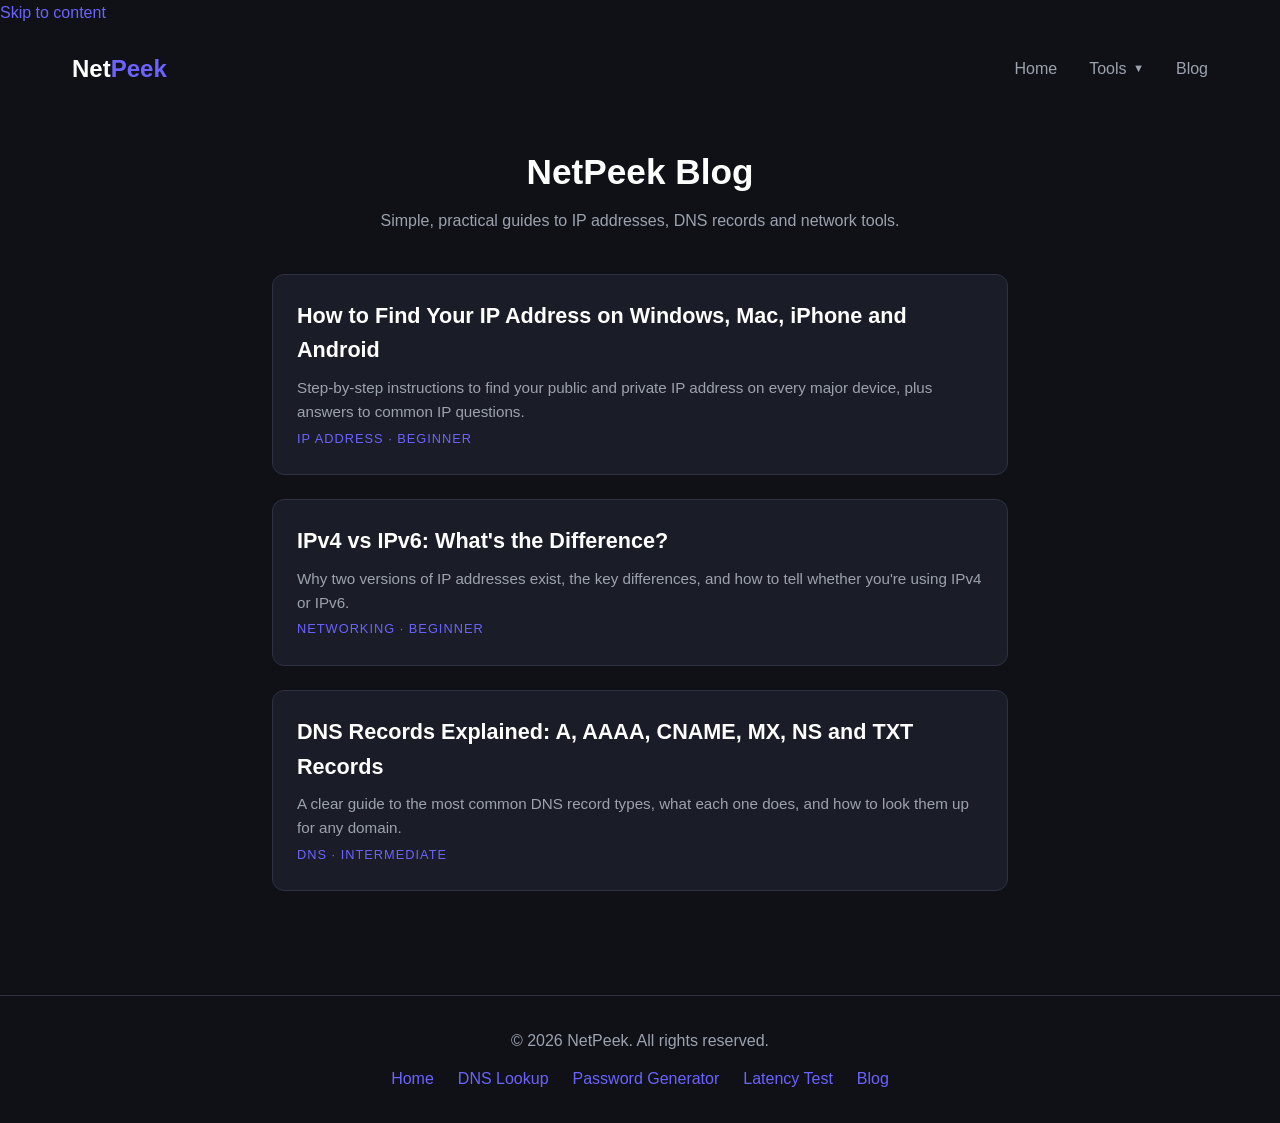
==== blog/index.html @ 6fb07d8d "Rework main navigation: group DNS Lookup, Password Generator and Latency Test into a single 'Tools' " ====
<!DOCTYPE html>
<html lang="en">
<head>
    <meta charset="UTF-8">
    <meta name="viewport" content="width=device-width, initial-scale=1.0">

    <!-- Primary SEO -->
    <title>NetPeek Blog — IP Address, DNS and Network Guides</title>
    <meta name="description" content="Learn about IP addresses, DNS records, and network tools with NetPeek's simple, practical guides. Walkthroughs for Windows, Mac, iPhone and Android.">
    <link rel="canonical" href="https://netpeek.pp.ua/blog">
    <meta name="robots" content="index, follow">

    <!-- Open Graph -->
    <meta property="og:title" content="NetPeek Blog — IP Address, DNS and Network Guides">
    <meta property="og:description" content="Simple, practical guides to IP addresses, DNS records and network tools.">
    <meta property="og:url" content="https://netpeek.pp.ua/blog">
    <meta property="og:type" content="website">
    <meta property="og:site_name" content="NetPeek">
    <meta property="og:image" content="https://netpeek.pp.ua/og-image.png">

    <!-- Twitter/X Card -->
    <meta name="twitter:card" content="summary_large_image">
    <meta name="twitter:title" content="NetPeek Blog — IP Address, DNS and Network Guides">
    <meta name="twitter:description" content="Simple, practical guides to IP addresses, DNS records and network tools.">
    <meta name="twitter:image" content="https://netpeek.pp.ua/og-image.png">

    <link rel="stylesheet" href="../style.css">
</head>
<body>
    <a class="skip-link" href="#main-content">Skip to content</a>

    <header>
        <nav aria-label="Primary navigation">
            <a href="/" class="logo" aria-label="NetPeek — Home">Net<span>Peek</span></a>
            <ul>
                <li><a href="/">Home</a></li>
                <li class="nav-item">
                    <a href="#" aria-haspopup="true" aria-label="Tools menu">Tools <span class="caret">&#9660;</span></a>
                    <div class="dropdown">
                        <a href="/dns-lookup">DNS Lookup</a>
                        <a href="/password-generator">Password Generator</a>
                        <a href="/latency-test">Latency Test</a>
                    </div>
                </li>
                <li><a href="/blog" aria-current="page">Blog</a></li>
            </ul>
        </nav>
    </header>

    <main id="main-content">
        <div class="blog-list">
            <h1>NetPeek Blog</h1>
            <p class="blog-intro">Simple, practical guides to IP addresses, DNS records and network tools.</p>

            <a class="blog-card" href="/blog/how-to-find-ip-address">
                <h2>How to Find Your IP Address on Windows, Mac, iPhone and Android</h2>
                <p>Step-by-step instructions to find your public and private IP address on every major device, plus answers to common IP questions.</p>
                <span class="blog-meta">IP Address · Beginner</span>
            </a>

            <a class="blog-card" href="/blog/ipv4-vs-ipv6">
                <h2>IPv4 vs IPv6: What's the Difference?</h2>
                <p>Why two versions of IP addresses exist, the key differences, and how to tell whether you're using IPv4 or IPv6.</p>
                <span class="blog-meta">Networking · Beginner</span>
            </a>

            <a class="blog-card" href="/blog/dns-records-explained">
                <h2>DNS Records Explained: A, AAAA, CNAME, MX, NS and TXT Records</h2>
                <p>A clear guide to the most common DNS record types, what each one does, and how to look them up for any domain.</p>
                <span class="blog-meta">DNS · Intermediate</span>
            </a>
        </div>
    </main>

    <footer>
        <p>&copy; 2026 NetPeek. All rights reserved.</p>
        <div class="footer-links">
            <a href="/">Home</a>
            <a href="/dns-lookup">DNS Lookup</a>
            <a href="/password-generator">Password Generator</a>
            <a href="/latency-test">Latency Test</a>
            <a href="/blog">Blog</a>
        </div>
    </footer>

    <script defer src="../script.js"></script>
</body>
</html>
---- style.css ----
* {
    margin: 0;
    padding: 0;
    box-sizing: border-box;
}

:root {
    --bg-primary: #0f1117;
    --bg-secondary: #1a1d27;
    --bg-card: #222632;
    --accent: #6c63ff;
    --accent-hover: #5a52d5;
    --text-primary: #ffffff;
    --text-secondary: #9ca3af;
    --border: #2d3142;
    --success: #22c55e;
}

body {
    font-family: -apple-system, BlinkMacSystemFont, 'Segoe UI', Roboto, sans-serif;
    background: var(--bg-primary);
    color: var(--text-primary);
    line-height: 1.6;
}

a {
    color: var(--accent);
    text-decoration: none;
}

/* NAV */
nav {
    display: flex;
    justify-content: space-between;
    align-items: center;
    max-width: 1200px;
    margin: 0 auto;
    padding: 1.5rem 2rem;
}

.logo {
    font-size: 1.5rem;
    font-weight: 700;
    color: var(--text-primary);
}

.logo span {
    color: var(--accent);
}

nav ul {
    display: flex;
    list-style: none;
    gap: 2rem;
}

nav ul a {
    color: var(--text-secondary);
    transition: color 0.2s;
}

nav ul a:hover {
    color: var(--text-primary);
}

/* NAV DROPDOWN */
.nav-item {
    position: relative;
}

.nav-item > a {
    display: flex;
    align-items: center;
    gap: 0.4rem;
    cursor: pointer;
}

.nav-item > a .caret {
    font-size: 0.7em;
    transition: transform 0.2s;
}

.nav-item:hover > a .caret {
    transform: rotate(180deg);
}

.dropdown {
    position: absolute;
    top: 100%;
    left: 50%;
    transform: translateX(-50%);
    background: var(--bg-card);
    border: 1px solid var(--border);
    border-radius: 12px;
    padding: 0.5rem;
    margin-top: 0.75rem;
    min-width: 190px;
    box-shadow: 0 8px 24px rgba(0, 0, 0, 0.35);
    opacity: 0;
    visibility: hidden;
    transition: opacity 0.2s, visibility 0.2s, transform 0.2s;
}

.nav-item:hover .dropdown,
.nav-item:focus-within .dropdown {
    opacity: 1;
    visibility: visible;
}

.nav-item .dropdown a {
    display: block;
    padding: 0.6rem 0.9rem;
    border-radius: 8px;
    white-space: nowrap;
    font-size: 0.95rem;
}

.nav-item .dropdown a:hover {
    background: var(--bg-secondary);
    color: var(--text-primary);
}

/* HERO */
.hero {
    text-align: center;
    padding: 4rem 2rem;
}

.hero h1 {
    font-size: 2.5rem;
    margin-bottom: 2rem;
    color: var(--text-secondary);
    font-weight: 400;
}

.hero p {
    color: var(--text-secondary);
    max-width: 600px;
    margin: 0 auto 2rem;
}

.hero .dns-tool,
.hero .password-tool,
.hero .latency-tool {
    max-width: 640px;
    margin: 0 auto;
}

.ip-display {
    background: var(--bg-secondary);
    border: 2px solid var(--border);
    border-radius: 16px;
    padding: 2.5rem 3rem;
    display: inline-flex;
    align-items: center;
    justify-content: center;
    min-width: 400px;
    min-height: 100px;
    position: relative;
}

.ip-address {
    font-size: 3rem;
    font-weight: 700;
    letter-spacing: 2px;
    font-family: 'Courier New', monospace;
    color: var(--accent);
}

.spinner {
    width: 40px;
    height: 40px;
    border: 4px solid var(--border);
    border-top-color: var(--accent);
    border-radius: 50%;
    animation: spin 0.8s linear infinite;
}

.spinner.hidden {
    display: none;
}

@keyframes spin {
    to { transform: rotate(360deg); }
}

.copy-btn {
    margin-top: 1.5rem;
    padding: 0.75rem 2rem;
    background: var(--accent);
    color: white;
    border: none;
    border-radius: 8px;
    font-size: 1rem;
    cursor: pointer;
    transition: background 0.2s, transform 0.1s;
}

.copy-btn:hover {
    background: var(--accent-hover);
    transform: translateY(-1px);
}

.copy-btn.copied {
    background: var(--success);
}

/* IP INFO */
.ip-info {
    max-width: 1200px;
    margin: 0 auto;
    padding: 2rem;
}

.info-grid {
    display: grid;
    grid-template-columns: repeat(auto-fit, minmax(200px, 1fr));
    gap: 1rem;
}

.info-card {
    background: var(--bg-secondary);
    border: 1px solid var(--border);
    border-radius: 12px;
    padding: 1.25rem;
}

.info-card .label {
    display: block;
    font-size: 0.85rem;
    color: var(--text-secondary);
    margin-bottom: 0.5rem;
    text-transform: uppercase;
    letter-spacing: 1px;
}

.info-card .value {
    font-size: 1.1rem;
    font-weight: 600;
    word-break: break-all;
}

/* AD SECTION */
.ad-section {
    max-width: 1200px;
    margin: 2rem auto;
    padding: 0 2rem;
    min-height: 100px;
}

/* VPN SECTION */
.vpn-section {
    max-width: 1200px;
    margin: 3rem auto;
    padding: 2rem;
    text-align: center;
}

.vpn-section h2 {
    font-size: 2rem;
    margin-bottom: 0.5rem;
}

.vpn-section > p {
    color: var(--text-secondary);
    margin-bottom: 2rem;
}

.vpn-grid {
    display: grid;
    grid-template-columns: repeat(auto-fit, minmax(280px, 1fr));
    gap: 1.5rem;
}

.vpn-card {
    background: var(--bg-secondary);
    border: 1px solid var(--border);
    border-radius: 16px;
    padding: 2rem;
    text-align: left;
    position: relative;
    transition: transform 0.2s, border-color 0.2s;
}

.vpn-card:hover {
    transform: translateY(-4px);
    border-color: var(--accent);
}

.vpn-card.recommended {
    border-color: var(--accent);
}

.badge {
    position: absolute;
    top: -12px;
    right: 16px;
    background: var(--accent);
    color: white;
    padding: 0.3rem 0.8rem;
    border-radius: 20px;
    font-size: 0.8rem;
    font-weight: 600;
}

.vpn-card h3 {
    font-size: 1.4rem;
    margin-bottom: 0.75rem;
}

.vpn-price {
    font-size: 1.2rem;
    font-weight: 700;
    color: var(--accent);
    margin-bottom: 0.5rem;
}

.vpn-feature {
    color: var(--text-secondary);
    font-size: 0.95rem;
    margin-bottom: 1.25rem;
}

.vpn-cta {
    display: inline-block;
    padding: 0.6rem 1.5rem;
    background: var(--accent);
    color: white;
    border-radius: 8px;
    font-weight: 600;
    transition: background 0.2s;
}

.vpn-card:hover .vpn-cta {
    background: var(--accent-hover);
}

/* TOOLS SECTION */
.tools-section {
    max-width: 1200px;
    margin: 3rem auto;
    padding: 2rem;
}

.tools-section h2 {
    text-align: center;
    font-size: 2rem;
    margin-bottom: 2rem;
}

.tools-grid {
    display: grid;
    grid-template-columns: repeat(auto-fit, minmax(220px, 1fr));
    gap: 1.5rem;
}

.tool-card {
    background: var(--bg-secondary);
    border: 1px solid var(--border);
    border-radius: 12px;
    padding: 1.5rem;
    text-align: center;
    transition: transform 0.2s, border-color 0.2s;
}

.tool-card:hover {
    transform: translateY(-4px);
    border-color: var(--accent);
}

.tool-icon {
    font-size: 2.5rem;
    margin-bottom: 1rem;
}

.tool-card h3 {
    margin-bottom: 0.5rem;
}

.tool-card p {
    color: var(--text-secondary);
    font-size: 0.9rem;
}

.tool-input {
    display: block;
    width: 100%;
    margin: 1rem 0 0.75rem;
    padding: 0.6rem 0.75rem;
    background: var(--bg-primary);
    border: 1px solid var(--border);
    border-radius: 8px;
    color: var(--text-primary);
    font-size: 0.95rem;
}

.tool-input:focus {
    outline: none;
    border-color: var(--accent);
}

.tool-btn {
    display: inline-block;
    padding: 0.6rem 1.25rem;
    background: var(--accent);
    color: white;
    border: none;
    border-radius: 8px;
    font-size: 0.95rem;
    font-weight: 600;
    cursor: pointer;
    transition: background 0.2s;
}

.tool-btn:hover {
    background: var(--accent-hover);
}

.tool-btn:disabled {
    opacity: 0.6;
    cursor: not-allowed;
}

.tool-output {
    margin-top: 0.75rem;
    padding: 0.75rem;
    background: var(--bg-primary);
    border: 1px solid var(--border);
    border-radius: 8px;
    font-size: 0.85rem;
    word-break: break-all;
    text-align: left;
    min-height: 2.5rem;
    color: var(--text-primary);
}

.dns-type {
    margin-top: 0.4rem;
    color: var(--accent);
}

.dns-value {
    color: var(--text-secondary);
    word-break: break-all;
}

.tool-more {
    margin-top: 0.9rem;
}

.tool-more a {
    font-size: 0.85rem;
    font-weight: 600;
}

/* FAQ */
.faq-section {
    max-width: 800px;
    margin: 3rem auto;
    padding: 2rem;
}

/* ARTICLE */
.blog-list {
    max-width: 800px;
    margin: 0 auto;
    padding: 2rem;
}

.blog-list h1 {
    text-align: center;
    font-size: 2.2rem;
    margin-bottom: 0.5rem;
}

.blog-list > .blog-intro {
    text-align: center;
    color: var(--text-secondary);
    margin-bottom: 2.5rem;
}

.blog-card {
    display: block;
    background: var(--bg-secondary);
    border: 1px solid var(--border);
    border-radius: 12px;
    padding: 1.5rem;
    margin-bottom: 1.5rem;
    color: var(--text-primary);
    transition: transform 0.2s, border-color 0.2s;
}

.blog-card:hover {
    transform: translateY(-3px);
    border-color: var(--accent);
}

.blog-card h2 {
    font-size: 1.35rem;
    margin-bottom: 0.5rem;
    color: var(--text-primary);
}

.blog-card p {
    color: var(--text-secondary);
    font-size: 0.95rem;
}

.blog-card .blog-meta {
    color: var(--accent);
    font-size: 0.8rem;
    text-transform: uppercase;
    letter-spacing: 1px;
    margin-top: 0.75rem;
}

.article {
    max-width: 780px;
    margin: 0 auto;
    padding: 2rem 2rem 1rem;
}

.article h1 {
    font-size: 2.2rem;
    line-height: 1.25;
    margin-bottom: 0.5rem;
}

.article .article-meta {
    color: var(--text-secondary);
    font-size: 0.9rem;
    margin-bottom: 2rem;
}

.article h2 {
    font-size: 1.5rem;
    margin: 2.5rem 0 1rem;
    color: var(--accent);
}

.article h3 {
    font-size: 1.15rem;
    margin: 1.75rem 0 0.75rem;
}

.article p {
    color: var(--text-secondary);
    line-height: 1.75;
    margin-bottom: 1rem;
}

.article ul,
.article ol {
    margin: 0 0 1.25rem 1.5rem;
    color: var(--text-secondary);
    line-height: 1.75;
}

.article li {
    margin-bottom: 0.4rem;
}

.article strong {
    color: var(--text-primary);
}

.article pre {
    background: var(--bg-secondary);
    border: 1px solid var(--border);
    border-radius: 8px;
    padding: 1rem;
    overflow-x: auto;
    margin: 1rem 0;
    color: var(--text-primary);
    font-size: 0.9rem;
}

.article code {
    background: var(--bg-secondary);
    border: 1px solid var(--border);
    border-radius: 4px;
    padding: 0.1rem 0.35rem;
    font-size: 0.9em;
}

.article pre code {
    background: none;
    border: none;
    padding: 0;
}

.article .tip-box {
    background: var(--bg-secondary);
    border-left: 4px solid var(--accent);
    border-radius: 8px;
    padding: 1rem 1.25rem;
    margin: 1.5rem 0;
    color: var(--text-secondary);
}

.article .tip-box strong {
    color: var(--text-primary);
}

.article table {
    width: 100%;
    border-collapse: collapse;
    margin: 1.25rem 0;
    font-size: 0.95rem;
}

.article th,
.article td {
    border: 1px solid var(--border);
    padding: 0.6rem 0.9rem;
    text-align: left;
}

.article th {
    background: var(--bg-secondary);
    color: var(--text-primary);
}

.article td {
    color: var(--text-secondary);
}

.article .other-articles {
    margin-top: 3rem;
    padding-top: 1.5rem;
    border-top: 1px solid var(--border);
}

.article .other-articles h2 {
    color: var(--text-primary);
    font-size: 1.2rem;
}

.article .other-articles ul {
    margin-left: 1.5rem;
}

.faq-section h2 {
    text-align: center;
    font-size: 2rem;
    margin-bottom: 2rem;
}

.faq-list details {
    background: var(--bg-secondary);
    border: 1px solid var(--border);
    border-radius: 10px;
    margin-bottom: 0.75rem;
    overflow: hidden;
}

.faq-list summary {
    padding: 1rem 1.25rem;
    cursor: pointer;
    font-weight: 600;
    list-style: none;
    display: flex;
    align-items: center;
    justify-content: space-between;
}

.faq-list summary::-webkit-details-marker {
    display: none;
}

.faq-list summary::after {
    content: "+";
    font-size: 1.3rem;
    color: var(--accent);
    transition: transform 0.2s;
}

.faq-list details[open] summary::after {
    transform: rotate(45deg);
}

.faq-list details p {
    padding: 0 1.25rem 1rem;
    color: var(--text-secondary);
    line-height: 1.7;
}

/* FOOTER */
footer {
    text-align: center;
    padding: 2rem;
    border-top: 1px solid var(--border);
    margin-top: 3rem;
    color: var(--text-secondary);
}

.footer-links {
    margin-top: 0.75rem;
    display: flex;
    justify-content: center;
    gap: 1.5rem;
}

/* RESPONSIVE */
@media (max-width: 600px) {
    .hero h1 {
        font-size: 1.8rem;
    }

    .ip-display {
        min-width: unset;
        width: 100%;
        padding: 1.5rem;
    }

    .ip-address {
        font-size: 1.8rem;
    }

    nav ul {
        gap: 1rem;
    }

    .dropdown {
        position: static;
        transform: none;
        background: transparent;
        border: none;
        box-shadow: none;
        padding: 0;
        margin-top: 0.5rem;
        min-width: 100%;
    }

    .nav-item:hover > a .caret {
        transform: rotate(180deg);
    }

    .vpn-cards {
        grid-template-columns: 1fr;
    }
}
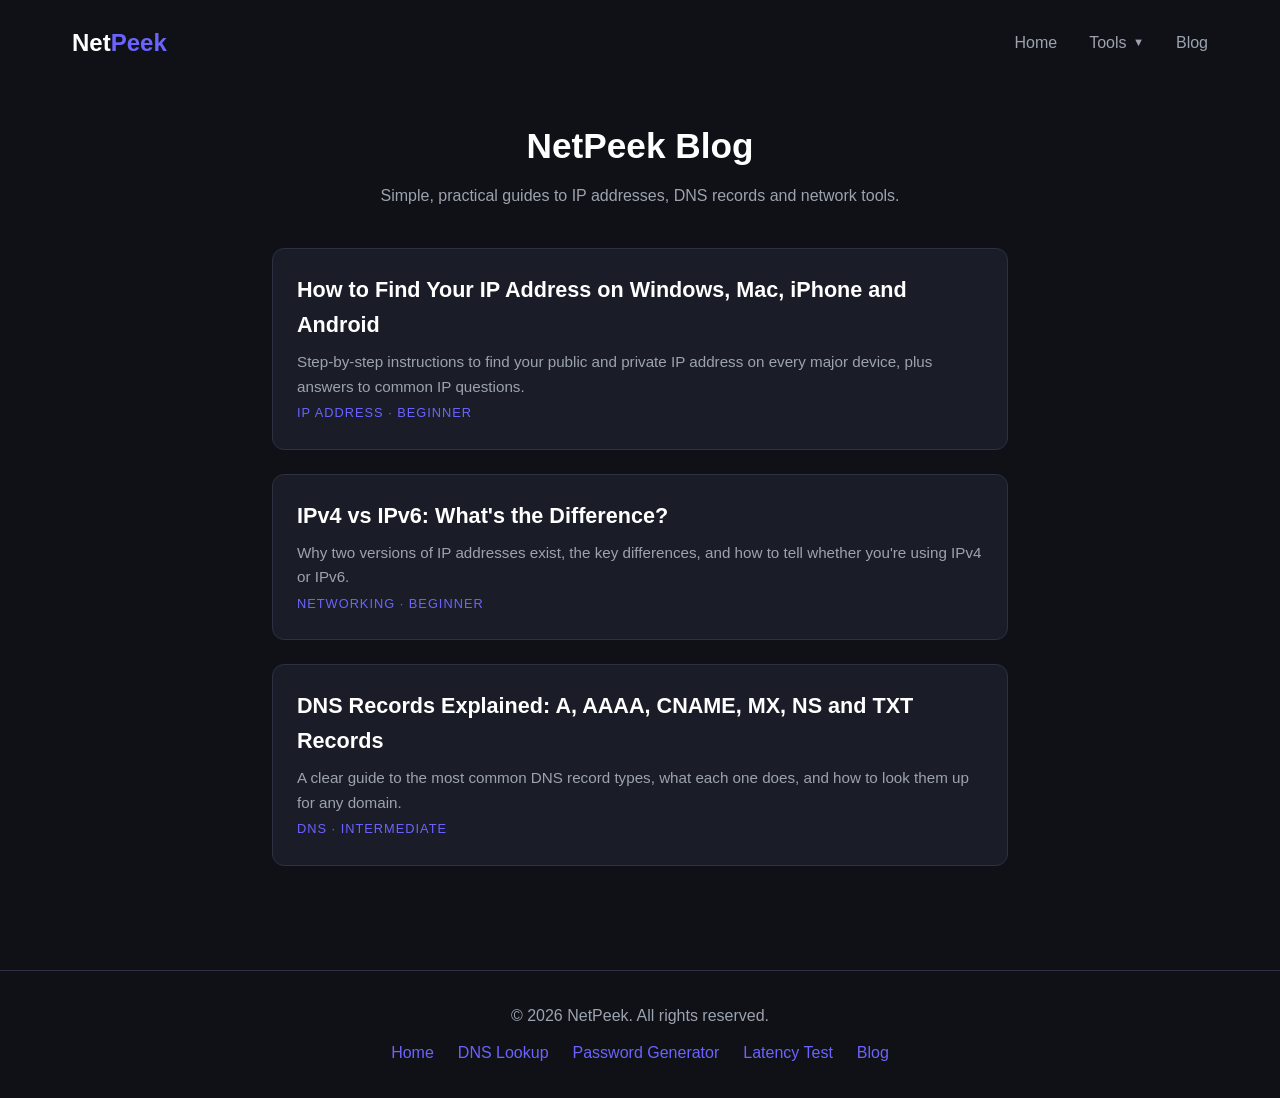
==== commit 5335cded: "Remove 'Skip to content' accessibility link from all pages" ====
--- a/blog/index.html
+++ b/blog/index.html
@@ -27,8 +27,6 @@
     <link rel="stylesheet" href="../style.css">
 </head>
 <body>
-    <a class="skip-link" href="#main-content">Skip to content</a>
-
     <header>
         <nav aria-label="Primary navigation">
             <a href="/" class="logo" aria-label="NetPeek — Home">Net<span>Peek</span></a>
--- a/style.css
+++ b/style.css
@@ -101,8 +101,7 @@
     transition: opacity 0.2s, visibility 0.2s, transform 0.2s;
 }
 
-.nav-item:hover .dropdown,
-.nav-item:focus-within .dropdown {
+.nav-item:hover .dropdown {
     opacity: 1;
     visibility: visible;
 }
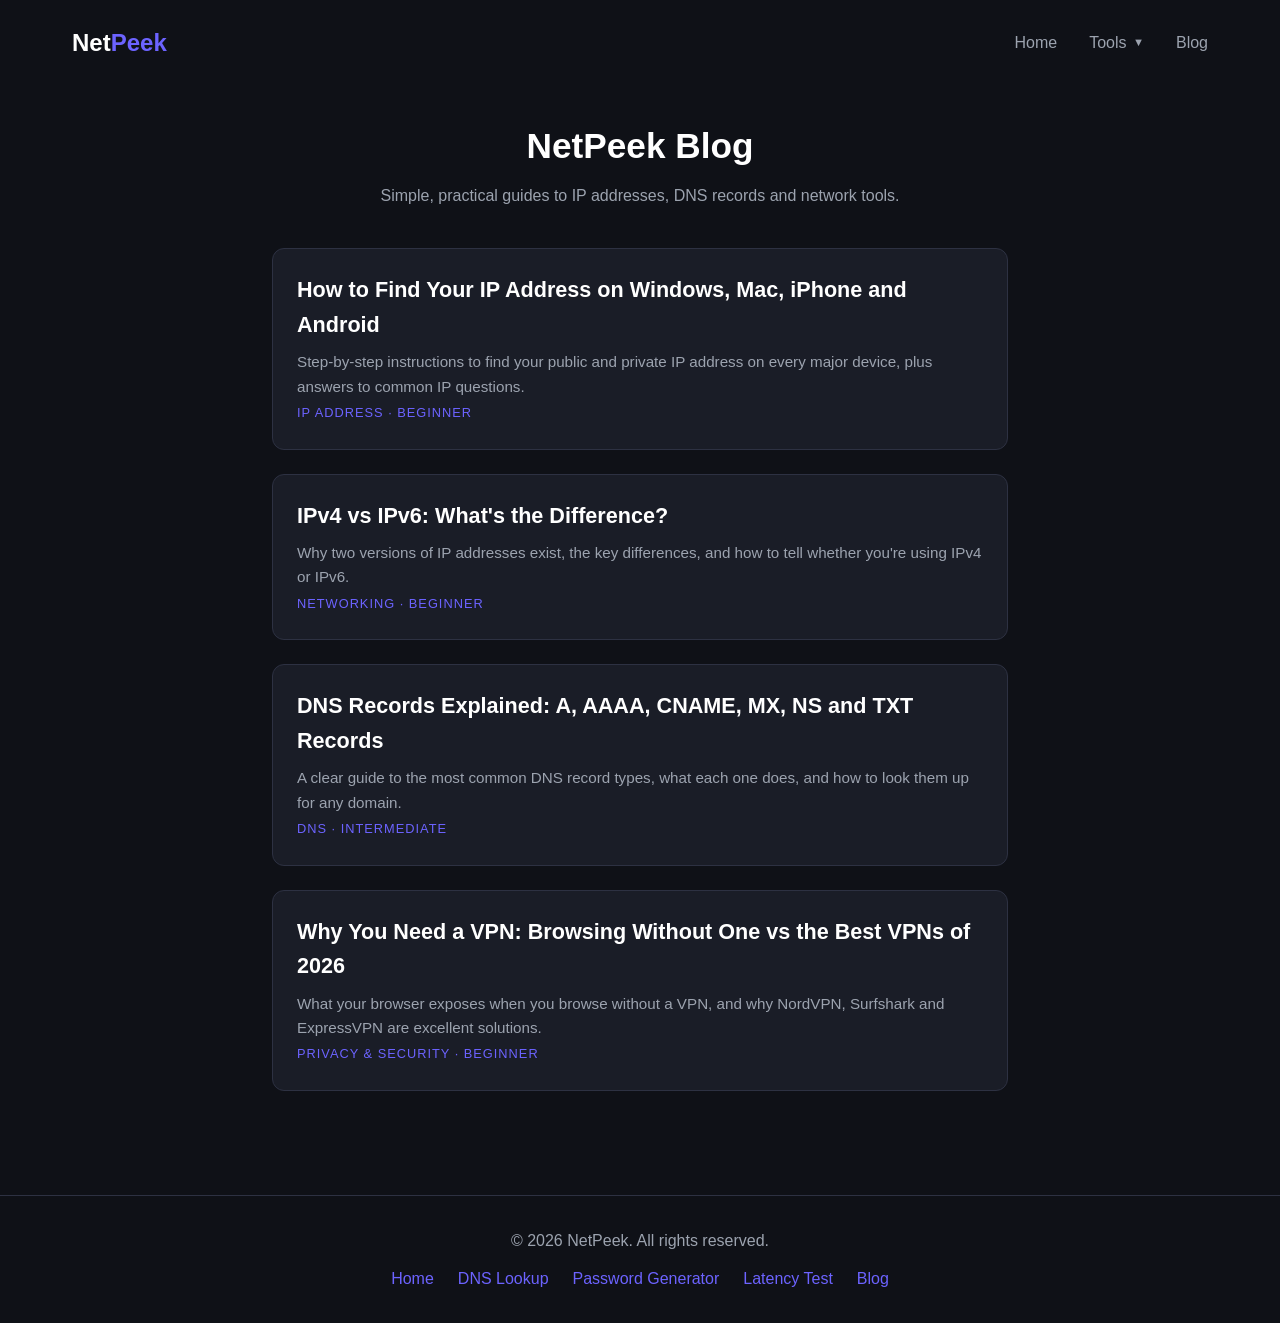
==== commit bba09ee7: "Add VPN promotional blog article (why you need a VPN) promoting NordVPN, Surfshark and ExpressVPN; a" ====
--- a/blog/index.html
+++ b/blog/index.html
@@ -67,6 +67,12 @@
                 <p>A clear guide to the most common DNS record types, what each one does, and how to look them up for any domain.</p>
                 <span class="blog-meta">DNS · Intermediate</span>
             </a>
+
+            <a class="blog-card" href="/blog/why-you-need-a-vpn">
+                <h2>Why You Need a VPN: Browsing Without One vs the Best VPNs of 2026</h2>
+                <p>What your browser exposes when you browse without a VPN, and why NordVPN, Surfshark and ExpressVPN are excellent solutions.</p>
+                <span class="blog-meta">Privacy &amp; Security · Beginner</span>
+            </a>
         </div>
     </main>
 
--- a/style.css
+++ b/style.css
@@ -639,6 +639,17 @@
     margin-left: 1.5rem;
 }
 
+.article .article-disclosure {
+    margin: 2rem 0;
+    padding: 1rem 1.25rem;
+    background: var(--bg-card);
+    border: 1px solid var(--border);
+    border-left: 3px solid var(--accent);
+    border-radius: 8px;
+    font-size: 0.85rem;
+    color: var(--text-secondary);
+}
+
 .faq-section h2 {
     text-align: center;
     font-size: 2rem;
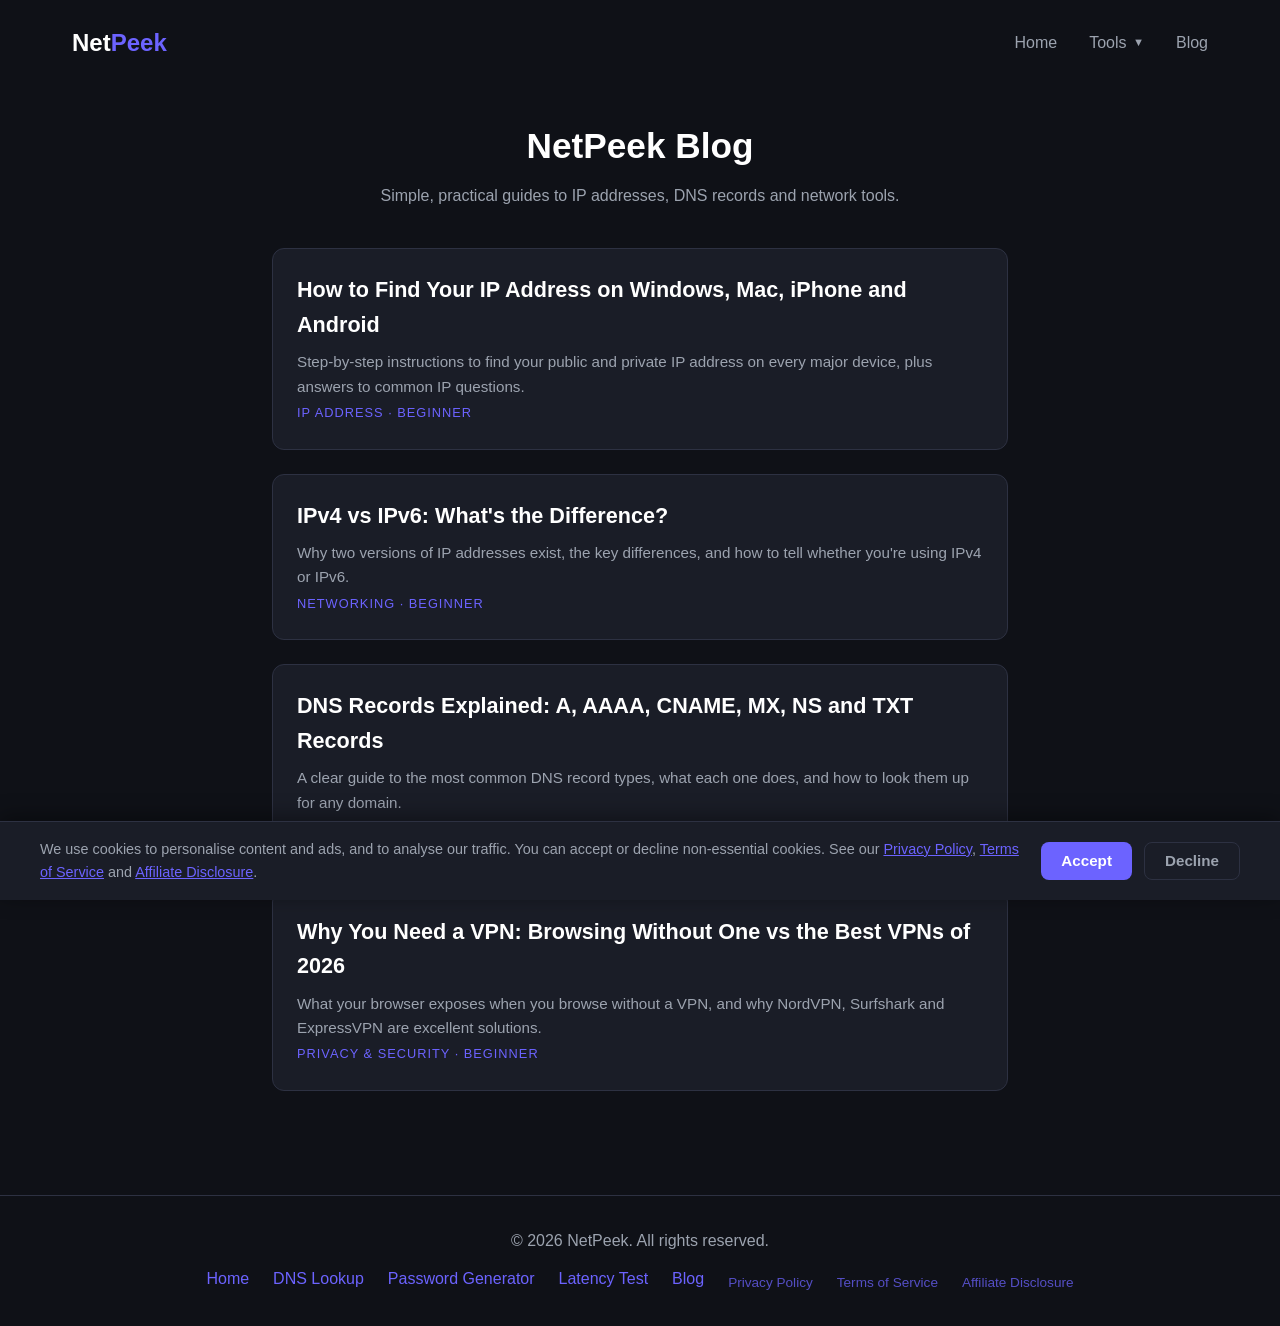
==== commit 4e9a5453: "Add GDPR cookie consent banner and strengthen Impact.com application compliance - Implement cookie c" ====
--- a/blog/index.html
+++ b/blog/index.html
@@ -1,6 +1,7 @@
 <!DOCTYPE html>
 <html lang="en">
 <head>
+    <meta name="google-adsense-account" content="ca-pub-5983443345513035">
     <meta charset="UTF-8">
     <meta name="viewport" content="width=device-width, initial-scale=1.0">
 
@@ -8,6 +9,7 @@
     <title>NetPeek Blog — IP Address, DNS and Network Guides</title>
     <meta name="description" content="Learn about IP addresses, DNS records, and network tools with NetPeek's simple, practical guides. Walkthroughs for Windows, Mac, iPhone and Android.">
     <link rel="canonical" href="https://netpeek.pp.ua/blog">
+    <meta name="impact-site-verification" value="a43b426b-34f8-4695-a357-7e26925074cf">
     <meta name="robots" content="index, follow">
 
     <!-- Open Graph -->
@@ -84,9 +86,24 @@
             <a href="/password-generator">Password Generator</a>
             <a href="/latency-test">Latency Test</a>
             <a href="/blog">Blog</a>
+                <div class="footer-links footer-legal">
+            <a href="/privacy">Privacy Policy</a>
+            <a href="/terms">Terms of Service</a>
+            <a href="/affiliate-disclosure">Affiliate Disclosure</a>
+            </div>
         </div>
     </footer>
 
     <script defer src="../script.js"></script>
+    <div id="cookie-banner" class="cookie-banner" role="dialog" aria-label="Cookie consent">
+        <div class="cookie-banner-inner">
+            <p>We use cookies to personalise content and ads, and to analyse our traffic. You can accept or decline non-essential cookies. See our <a href="/privacy">Privacy Policy</a>, <a href="/terms">Terms of Service</a> and <a href="/affiliate-disclosure">Affiliate Disclosure</a>.</p>
+            <div class="cookie-actions">
+                <button id="cookie-accept" class="tool-btn">Accept</button>
+                <button id="cookie-decline" class="tool-btn cookie-decline">Decline</button>
+            </div>
+        </div>
+    </div>
+
 </body>
 </html>
--- a/style.css
+++ b/style.css
@@ -420,6 +420,17 @@
     cursor: not-allowed;
 }
 
+.cookie-decline {
+    background: transparent;
+    color: var(--text-secondary);
+    border: 1px solid var(--border);
+}
+
+.cookie-decline:hover {
+    background: var(--bg-primary);
+    color: var(--text-primary);
+}
+
 .tool-output {
     margin-top: 0.75rem;
     padding: 0.75rem;
@@ -709,6 +720,13 @@
     display: flex;
     justify-content: center;
     gap: 1.5rem;
+    flex-wrap: wrap;
+}
+
+.footer-legal {
+    margin-top: 0.4rem;
+    font-size: 0.85rem;
+    opacity: 0.75;
 }
 
 /* RESPONSIVE */
@@ -750,3 +768,57 @@
         grid-template-columns: 1fr;
     }
 }
+
+/* COOKIE CONSENT BANNER */
+.cookie-banner {
+    position: fixed;
+    bottom: 0;
+    left: 0;
+    right: 0;
+    z-index: 1000;
+    background: var(--bg-secondary);
+    border-top: 1px solid var(--border);
+    padding: 1rem 1.5rem;
+    box-shadow: 0 -4px 20px rgba(0, 0, 0, 0.4);
+    display: none;
+    font-size: 0.9rem;
+}
+
+.cookie-banner.visible {
+    display: block;
+}
+
+.cookie-banner-inner {
+    max-width: 1200px;
+    margin: 0 auto;
+    display: flex;
+    flex-direction: column;
+    gap: 0.75rem;
+}
+
+.cookie-banner p {
+    margin: 0;
+    color: var(--text-secondary);
+}
+
+.cookie-banner a {
+    color: var(--accent);
+    text-decoration: underline;
+}
+
+.cookie-actions {
+    display: flex;
+    gap: 0.75rem;
+    flex-wrap: wrap;
+}
+
+@media (min-width: 768px) {
+    .cookie-banner-inner {
+        flex-direction: row;
+        align-items: center;
+        justify-content: space-between;
+    }
+    .cookie-banner p {
+        flex: 1;
+    }
+}
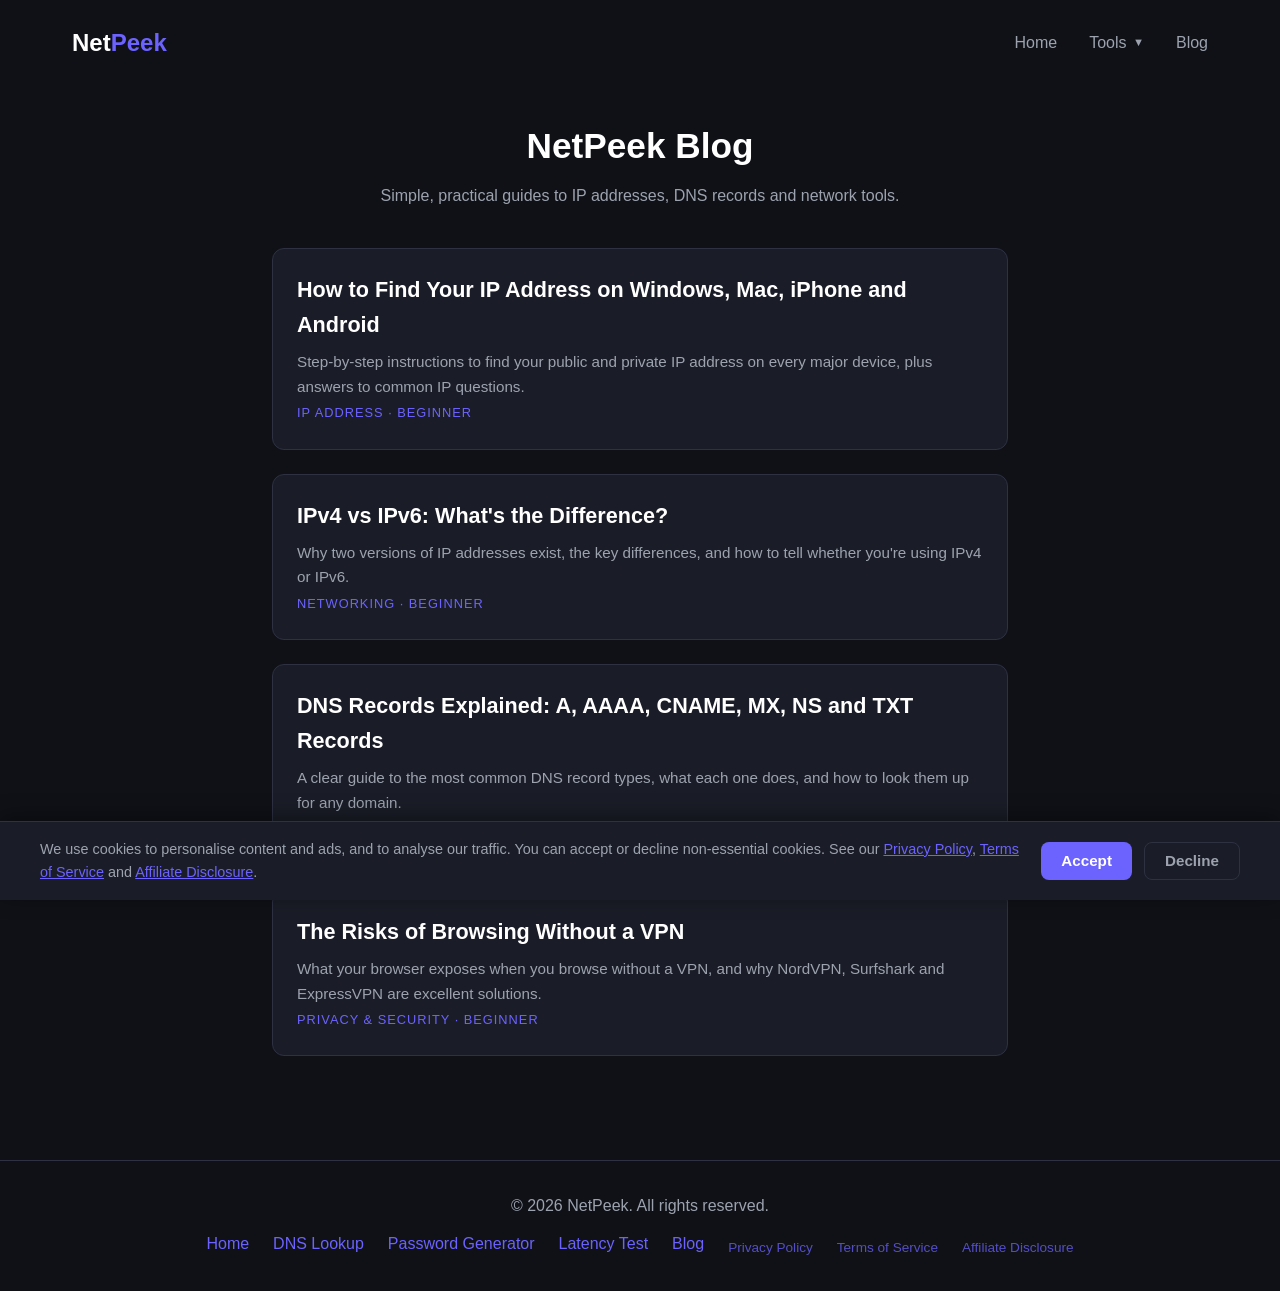
==== commit d4b29fb0: "Rename VPN blog article title to 'The Risks of Browsing Without a VPN' Update title, h1, meta (og/tw" ====
--- a/blog/index.html
+++ b/blog/index.html
@@ -71,7 +71,7 @@
             </a>
 
             <a class="blog-card" href="/blog/why-you-need-a-vpn">
-                <h2>Why You Need a VPN: Browsing Without One vs the Best VPNs of 2026</h2>
+                <h2>The Risks of Browsing Without a VPN</h2>
                 <p>What your browser exposes when you browse without a VPN, and why NordVPN, Surfshark and ExpressVPN are excellent solutions.</p>
                 <span class="blog-meta">Privacy &amp; Security · Beginner</span>
             </a>
